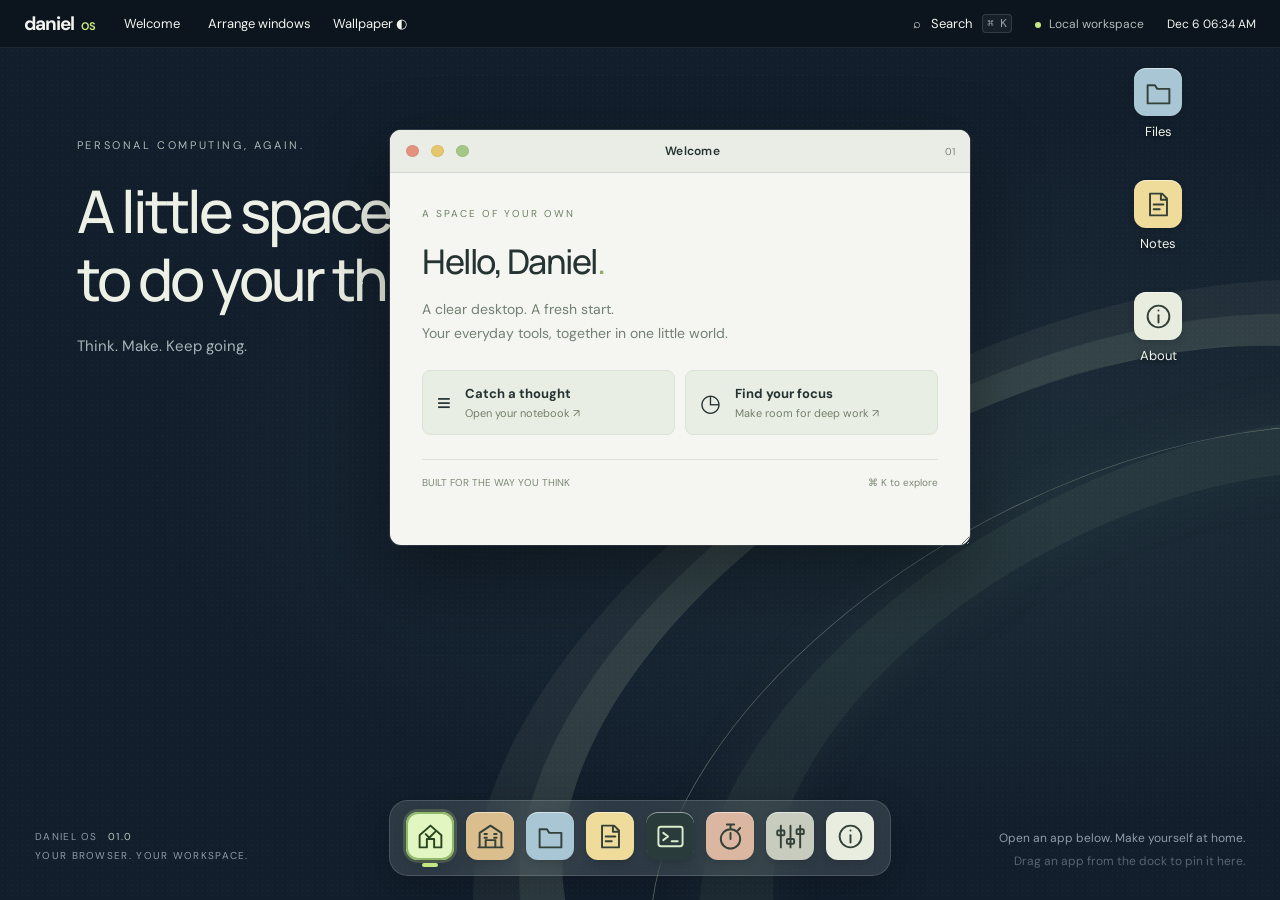
==== web/index.html @ 95bdd168 "Refresh cached Vesper app shell" ====
<!doctype html>
<html lang="en"><head><meta charset="UTF-8"><meta name="viewport" content="width=device-width,initial-scale=1"><meta name="theme-color" content="#121c29"><meta name="description" content="Daniel OS — a personal workspace in your browser."><title>Daniel OS — Personal workspace</title><link rel="icon" href="./icon.svg" type="image/svg+xml"><link rel="stylesheet" href="./style.css?v=icon-grid-1"></head>
<body><header class="menubar"><button id="home" class="brand">d<span>aniel</span><b>OS</b></button><span id="active-app">Workspace</span><nav><button id="tidy">Arrange windows</button><button id="wallpaper">Wallpaper ◐</button></nav><div class="system"><button id="search-button" aria-label="Search apps">⌕ <span>Search</span> <kbd>⌘ K</kbd></button><span class="local"><i></i> Local workspace</span><time id="clock"></time></div></header>
<main id="desktop" aria-label="Desktop"><div class="wall-art" aria-hidden="true"><div class="orbit orbit-one"></div><div class="orbit orbit-two"></div><div class="orbit orbit-three"></div></div><div class="desktop-heading"><span>PERSONAL COMPUTING, AGAIN.</span><h1>A little space<br>to do your thing.</h1><p>Think. Make. Keep going.</p></div><div id="desktop-pins" aria-label="Pinned apps"></div><div id="windows"></div><footer class="desktop-footer"><span>DANIEL OS <b>01.0</b><br>YOUR BROWSER. YOUR WORKSPACE.</span><span>Open an app below. Make yourself at home.<br><span class="muted">Drag an app from the dock to pin it here.</span></span></footer></main>
<nav id="dock" aria-label="Applications"></nav><dialog id="launcher"><div class="launcher-head"><span>⌕</span><input id="app-search" aria-label="Search apps" placeholder="What would you like to open?" autocomplete="off"><button id="close-search" aria-label="Close search">Esc</button></div><div id="search-results"></div><footer>YOUR APPS <span>Click an app or press Enter to open</span></footer></dialog><div id="toast" role="status"></div><script type="module" src="./app.js?v=vesper-clean-walk-1"></script></body></html>
---- web/style.css ----
@import url('https://fonts.googleapis.com/css2?family=DM+Sans:wght@400;500;600;700&family=Manrope:wght@400;500;600;700;800&display=swap');
:root{font-family:'DM Sans',sans-serif;color:#253333;font-size:16px;--accent:#c5e783;--wall:#121e2c;--line:#dce1db}*{box-sizing:border-box}body{margin:0;overflow:hidden;background:var(--wall)}button,input,textarea{font:inherit}button{cursor:pointer}button:focus-visible,a:focus-visible{outline:3px solid #719f46;outline-offset:3px}button{color:inherit}button,a,input{touch-action:manipulation}.menubar{height:48px;background:#0d151eeb;color:#f1f3ee;display:flex;align-items:center;gap:28px;padding:0 24px;position:relative;z-index:1000;font-size:13px;border-bottom:1px solid #ffffff13}.menubar button{border:0;background:transparent;color:inherit;padding:8px 0}.brand{font-weight:700;font-size:19px;letter-spacing:-1px}.brand b{font-size:11px;color:var(--accent);margin-left:7px;letter-spacing:0}.menubar nav{display:flex;gap:22px}.system{display:flex;align-items:center;gap:23px;margin-left:auto}.system button{display:flex;gap:10px;align-items:center}kbd{font-size:11px;color:#95a0aa;background:#ffffff0c;border:1px solid #ffffff20;padding:2px 4px;border-radius:4px}.local{color:#b0bbb9;font-size:12px}.local i{display:inline-block;width:6px;height:6px;background:var(--accent);border-radius:50%;margin-right:5px}#clock{font-size:12px;white-space:nowrap}#desktop{height:calc(100dvh - 48px);position:relative;overflow:hidden;background:radial-gradient(ellipse at 75% 50%,#36515650,transparent 60%),var(--wall)}.wall-art{position:absolute;inset:0;overflow:hidden;pointer-events:none;background-image:radial-gradient(#b6d0c412 .7px,transparent .7px);background-size:5px 5px}.orbit{position:absolute;width:1050px;height:1050px;right:-290px;top:130px;border-radius:50%;border:1px solid #a3ba9c33;box-shadow:0 0 0 45px #95b29805,0 0 0 46px #a3ba9c19,0 0 0 95px #95b29803,0 0 0 96px #a3ba9c12;transform:rotate(-28deg) scaleY(.56)}.orbit-two{width:1000px;height:1000px;right:-380px;top:210px;border:80px solid #b6d59314;box-shadow:inset 0 0 80px #b8d9940d,0 0 100px #d8eab90d}.orbit-three{width:1020px;height:1020px;right:-350px;top:215px;border:1px solid #e9f5d45c;box-shadow:none}.desktop-heading{position:absolute;left:6%;top:10%;color:#edf0e4}.desktop-heading>span{font-size:11px;letter-spacing:2.6px;color:#acb7b6}.desktop-heading h1{font-family:Manrope,sans-serif;font-weight:500;letter-spacing:-3px;font-size:clamp(38px,4.6vw,68px);line-height:1.15;margin:23px 0}.desktop-heading p{color:#a9b4b7;font-size:15px}.shortcuts{position:absolute;right:24px;top:36px;display:grid;gap:28px}.shortcuts button{border:0;color:#e9eee8;background:none;display:grid;justify-items:center;gap:9px;font-size:12px}.shortcut-icon{font-size:42px;line-height:50px;width:56px;height:51px;border-radius:8px;background:#8baebb;color:#173c4a;box-shadow:0 4px 8px #0002}.paper{background:#f1e9ce;color:#8b7951}.about-icon{background:var(--accent);color:#34452e;font-size:35px;font-weight:700}.desktop-footer{position:absolute;left:35px;right:35px;bottom:27px;display:flex;justify-content:space-between;color:#8d9caa;font-size:10px;letter-spacing:1.3px;line-height:1.9;pointer-events:none}.desktop-footer b{color:#bdcabb;font-weight:400;margin-left:6px}.desktop-footer>span:last-child{text-align:right;letter-spacing:0;font-size:12px}.muted{opacity:.55}#dock{position:fixed;bottom:24px;left:50%;transform:translateX(-50%);z-index:999;display:flex;gap:10px;padding:11px 14px 8px;background:#c8d3cc26;backdrop-filter:blur(24px);border:1px solid #ffffff25;border-radius:19px;box-shadow:0 12px 40px #0003}#dock button{position:relative;border:0;background:none;padding:0 2px 7px}#dock button::after{content:'';position:absolute;bottom:0;left:calc(50% - 2px);width:4px;height:4px;border-radius:50%;background:transparent}#dock button.running::after{background:#e0eccc}.app-icon{display:grid;place-items:center;width:51px;height:51px;border-radius:12px;background:var(--tile);color:var(--ink,#334138);font-size:28px;box-shadow:inset 0 1px 0 #ffffff80,0 3px 7px #0002;transition:transform .18s}#dock button:hover .app-icon{transform:translateY(-6px)}.dock-label{position:absolute;bottom:76px;left:50%;transform:translateX(-50%);white-space:nowrap;padding:6px 9px;border-radius:5px;background:#101b25;color:#fff;font-size:12px;opacity:0;pointer-events:none}#dock button:hover .dock-label,#dock button:focus-visible .dock-label{opacity:1}.window{position:absolute;width:580px;height:415px;min-width:300px;min-height:240px;background:#f5f6f1;border-radius:11px;box-shadow:0 24px 70px #0005,0 0 0 1px #0002;overflow:hidden;resize:both;display:flex;flex-direction:column}.window.hidden{display:none}.window.maximized{left:10px!important;top:10px!important;width:calc(100% - 20px)!important;height:calc(100% - 110px)!important;resize:none}.titlebar{display:flex;align-items:center;height:43px;flex-shrink:0;padding:0 15px;background:#e9ede5;border-bottom:1px solid #d3dbd1;touch-action:none;user-select:none;cursor:grab}.window-title{font-size:12px;font-weight:600;letter-spacing:.3px;margin:auto}.controls{display:flex;gap:7px}.controls button{padding:0;border:1px solid #0001;width:12px;height:12px;border-radius:50%;font-size:0}.controls button:nth-child(1){background:#e49280}.controls button:nth-child(2){background:#e7c66d}.controls button:nth-child(3){background:#a5c785}.window-code{font-size:10px;color:#788475;width:45px;text-align:right}.window-body{overflow:auto;flex:1;min-height:0}.welcome{padding:28px 32px}.eyebrow{font-size:10px;letter-spacing:2px;color:#6d8063}.welcome h2{font-family:Manrope,sans-serif;font-size:34px;letter-spacing:-1.5px;font-weight:500;margin:16px 0 9px}.welcome p{font-size:14px;line-height:1.7;color:#738073;max-width:390px}.welcome-grid{display:grid;grid-template-columns:1fr 1fr;gap:10px;margin-top:24px}.welcome-grid button{display:flex;align-items:center;gap:14px;text-align:left;background:#e9eee4;border:1px solid #dbe3d5;border-radius:8px;padding:14px}.welcome-grid button strong{font-size:13px;display:block}.welcome-grid button small{display:block;color:#72806b;font-size:11px;margin-top:4px}.welcome-grid .glyph{font-size:24px}.welcome-footer{display:flex;justify-content:space-between;border-top:1px solid var(--line);padding-top:16px;margin-top:24px;font-size:10px;color:#7c8875}.toolbar{padding:12px 18px;border-bottom:1px solid var(--line);display:flex;align-items:center;gap:12px;font-size:12px}.toolbar button,.primary,.secondary{padding:8px 13px;border:1px solid #ccd5c6;border-radius:6px;background:#e9eee3;font-size:13px}.toolbar span{margin-left:auto;color:#6a7a62;font-size:11px}.notes-body{display:flex;flex-direction:column;height:100%}textarea{resize:none;flex:1;width:100%;border:0;background:transparent;padding:24px;font-size:16px;line-height:1.8;color:#364432;outline:none;min-height:120px}.terminal{height:100%;background:#172126;color:#c3d9bb;padding:20px;font-family:ui-monospace,monospace;font-size:13px;overflow:auto}.terminal pre{font:inherit;white-space:pre-wrap;line-height:1.7;margin:0 0 14px}.terminal form{display:flex;gap:10px}.terminal input{background:none;border:0;outline:0;color:#eef8e8;width:100%;font:inherit}.terminal label{color:#abd17d;white-space:nowrap}.file-list{padding:15px}.file-item{display:flex;width:100%;align-items:center;gap:15px;border:0;background:none;padding:16px;border-radius:7px;text-align:left}.file-item:hover{background:#e6ecdF}.file-item .file-symbol{font-size:28px;color:#7b9466}.file-item strong{display:block;font-size:14px}.file-item small{display:block;font-size:11px;color:#7e8a79;margin-top:5px}.file-item>span:last-child{margin-left:auto;color:#899281;font-size:11px}.timer{text-align:center;padding:26px}.timer .time{font-family:Manrope,sans-serif;font-size:76px;letter-spacing:-4px;margin:18px 0}.timer p{color:#7b8775;font-size:13px}.primary{background:#c5e783;padding:11px 28px;margin-right:8px}.timer select{padding:6px;background:#edf1e6;border:1px solid #d9e2d0;border-radius:5px;color:#536748}.settings{padding:28px}.settings h2{font-size:22px;font-weight:500}.settings p{color:#798571;font-size:14px;line-height:1.7}.swatches{display:flex;gap:12px}.swatches button{height:65px;flex:1;border:2px solid transparent;border-radius:8px;color:white;font-size:12px;background:var(--color)}.swatches button.selected{border-color:#9ac55f;box-shadow:0 0 0 2px #e6eddd}.about{padding:30px}.about h2{font-family:Manrope,sans-serif;font-size:44px;letter-spacing:-2px;margin:5px 0}.about p{font-size:14px;line-height:1.9;color:#6f7c68}.about a{color:#526e38}.about .badge{font-size:11px;letter-spacing:1.5px;color:#7a8c6b}dialog{width:min(520px,90vw);border:1px solid #d9e1d1;border-radius:12px;padding:0;background:#f6f7f0;margin-top:18vh;box-shadow:0 30px 100px #0007}dialog::backdrop{background:#07131d80;backdrop-filter:blur(5px)}.launcher-head{display:flex;align-items:center;padding:18px;gap:15px;border-bottom:1px solid var(--line)}.launcher-head input{width:100%;border:0;outline:none;background:none}.launcher-head button{border:1px solid #d2dacc;border-radius:4px;font-size:11px;padding:5px;background:none}#search-results{padding:8px;max-height:52vh;overflow:auto}#search-results button{width:100%;display:flex;align-items:center;gap:16px;text-align:left;padding:10px;border:0;border-radius:7px;background:none;font-size:14px}#search-results button:hover{background:#e6eddd}#search-results .app-icon{width:34px;height:34px;font-size:20px;border-radius:7px}dialog footer{display:flex;justify-content:space-between;padding:14px 18px;border-top:1px solid var(--line);font-size:10px;color:#7f8a74}#toast{position:fixed;right:24px;top:64px;padding:14px 20px;border-radius:8px;background:#e9f3de;color:#344a2a;z-index:2000;font-size:13px;opacity:0;pointer-events:none;transition:opacity .2s}#toast.visible{opacity:1}@media(max-width:760px){.menubar{padding:0 14px;gap:15px}.menubar nav,.local,#active-app,.system kbd{display:none}.system{gap:16px}.desktop-heading{top:7%;left:7%}.desktop-heading h1{font-size:42px}.shortcuts{right:15px;top:27px;gap:20px}.desktop-footer{display:none}.window{max-width:calc(100% - 20px);width:calc(100% - 20px)!important;left:10px!important;max-height:calc(100% - 110px);resize:none}.welcome{padding:23px}.welcome h2{font-size:30px}.welcome-grid button{padding:12px 9px;gap:9px}#dock{bottom:15px;gap:6px;padding:9px 8px 6px}.app-icon{width:39px;height:42px;font-size:24px;border-radius:10px}.timer .time{font-size:65px}.welcome-footer{margin-top:20px}.window-code{display:none}}@media(prefers-reduced-motion:reduce){*{transition:none!important}}

/* Responsive motion: animate composited surfaces, never interpolate dragging. */
.window{transform-origin:top left;outline:none;max-width:calc(100% - 20px);max-height:calc(100% - 110px)}
.window:not(.active)>.titlebar{background:#dce2d9;color:#7c8876}
.window.active{box-shadow:0 28px 75px #0006,0 0 0 1px #ffffff24}
.window.dragging{will-change:transform;user-select:none;box-shadow:0 32px 85px #0007}
.window.dragging .titlebar{cursor:grabbing}
.controls{gap:0;margin-left:-5px}
.controls button{position:relative;width:25px;height:28px;background:none!important;border:0}
.controls button::before{content:'';position:absolute;inset:8px 6px;border-radius:50%;background:#e49280;box-shadow:inset 0 0 0 1px #0001}
.controls button:nth-child(2)::before{background:#e7c66d}
.controls button:nth-child(3)::before{background:#a5c785}
.controls button:hover::before{filter:brightness(.85)}
.controls button:focus-visible{outline-offset:0;border-radius:5px}
#desktop{transition:background-color .45s ease}
#dock button .app-icon{transition:transform .22s cubic-bezier(.2,.9,.3,1.3),filter .2s}
#dock button:hover .app-icon,#dock button:focus-visible .app-icon{transform:translateY(-8px) scale(1.12)}
#dock button:active .app-icon{transform:translateY(-3px) scale(.96)}
#dock button:has(+button:hover) .app-icon,#dock button:hover+button .app-icon{transform:translateY(-3px) scale(1.04)}
.dock-label{transition:opacity .15s,translate .2s;translate:0 4px}
#dock button:hover .dock-label,#dock button:focus-visible .dock-label{translate:0 0}
.welcome-grid button,.file-item,.toolbar button,.secondary,.primary,.shortcuts button{transition:background .16s,transform .16s,box-shadow .16s}
.welcome-grid button:hover{background:#e0e9d7;box-shadow:0 3px 10px #526e3810;transform:translateY(-2px)}
.welcome-grid button:active,.primary:active,.secondary:active{transform:scale(.98)}
.shortcuts button:hover{transform:translateY(-3px)}
#search-results button.selected{background:#e6eddd}
#launcher[open]{animation:launcher-in .16s ease-out}
@keyframes launcher-in{from{opacity:0;transform:translateY(-8px) scale(.985)}to{opacity:1;transform:none}}
.window-body{overscroll-behavior:contain;scrollbar-width:thin;scrollbar-color:#adbca1 transparent}
.time{font-variant-numeric:tabular-nums}
@media(hover:none){#dock button:hover .app-icon,#dock button:has(+button:hover) .app-icon,#dock button:hover+button .app-icon{transform:none}.controls button{width:30px;height:34px}.controls button::before{inset:9px 7px}}
@media(prefers-reduced-motion:reduce){*,*::before,*::after{animation:none!important;transition:none!important;scroll-behavior:auto!important}}

.luxury-window{width:min(1180px,calc(100% - 20px));height: min(780px,calc(100% - 110px));}.luxury-body{overflow:hidden}.luxury-body iframe{width:100%;height:100%;border:0;display:block}.window.dragging iframe{pointer-events:none}@media(max-width:420px){#dock{gap:2px}.app-icon{width:34px;height:38px}#dock button{padding-left:1px;padding-right:1px}}

/* Shared Files / Notes workspace */
.files-shell{display:flex;min-height:100%;font-size:14px}.files-sidebar{width:135px;flex-shrink:0;background:#e8ede3;padding:16px 8px;border-right:1px solid var(--line)}.files-sidebar button{display:block;width:100%;padding:10px 8px;text-align:left;border:0;border-radius:6px;background:none;font-size:14px;margin-bottom:5px}.files-sidebar button:hover,.files-sidebar button.selected{background:#d7e2cd}.files-main{flex:1;min-width:0}.files-main .toolbar{flex-wrap:wrap;padding:10px;gap:8px}.files-main .folder-path{margin:0;flex:1;font-size:13px;overflow-wrap:anywhere}.files-main input{width:100px;flex:1;min-width:0;padding:8px;border:1px solid #c9d4c1;border-radius:5px;background:#fff9;font-size:14px}.files-status{padding:12px 20px;color:#728169;font-size:12px}.empty-folder{color:#71816c;font-size:14px;line-height:1.7;padding:10px}.file-item strong{overflow-wrap:anywhere}.note-toolbar{flex-wrap:wrap;gap:7px;padding:10px}.note-toolbar form{display:flex;gap:6px;flex:1;min-width:190px}.note-toolbar input{min-width:70px;width:100%;padding:8px;border:1px solid #c9d4c1;border-radius:5px;background:#fff9;font-size:14px}.note-meta{display:flex;gap:10px;justify-content:space-between;padding:9px 14px;background:#eff2e9;font-size:12px;color:#748168}.note-meta span{overflow-wrap:anywhere}.terminal form{flex-wrap:wrap}.terminal input{flex:1;min-width:100px}.terminal label{white-space:normal;overflow-wrap:anywhere;max-width:100%}.terminal pre{overflow-wrap:anywhere}.terminal{font-size:14px}#windows{position:absolute;inset:0;z-index:2;pointer-events:none}.window{pointer-events:auto}@media(max-width:480px){.files-shell{display:block}.files-sidebar{width:auto;border-right:0;border-bottom:1px solid var(--line);display:flex;overflow:auto;padding:6px}.files-sidebar button{width:auto;white-space:nowrap;margin:0;font-size:13px}.files-main .toolbar{gap:5px}.note-meta{flex-wrap:wrap}}
#desktop-pins{position:absolute;inset:0;z-index:1;pointer-events:none}.desktop-pin{position:absolute;width:82px;pointer-events:auto}.pin-launch{width:82px;display:flex;flex-direction:column;align-items:center;gap:7px;background:none;border:0;color:#f1f4ec;padding:5px 2px;font-size:12px;touch-action:none;user-select:none;border-radius:9px}.pin-launch>span:last-child{max-width:80px;overflow-wrap:anywhere;text-shadow:0 1px 4px #0009}.pin-launch:hover{background:#ffffff12}.pin-launch .app-icon{width:51px;height:51px}.unpin{position:absolute;right:-3px;top:-3px;width:24px;height:24px;border:1px solid #ffffff40;background:#263541;color:#fff;border-radius:50%;font-size:16px;opacity:0}.desktop-pin:hover .unpin,.desktop-pin:focus-within .unpin{opacity:1}#dock [data-open]{touch-action:none;user-select:none}.pin-drag-source{opacity:.4}.pin-ghost{position:fixed;left:0;top:0;z-index:4000;pointer-events:none;will-change:transform;filter:drop-shadow(0 10px 12px #0005)}.pin-drop-target{outline:2px dashed #c5e78355;outline-offset:-8px}@media(hover:none){.unpin{opacity:1}}@media(prefers-reduced-motion:reduce){.pin-launch .app-icon{transition:none}}
/* Consistent, recognizable icons and explicit running/active states. */
.app-icon svg{width:29px;height:29px;display:block;flex-shrink:0}.app-icon{position:relative}#dock button.app-active .app-icon,.pin-launch.app-active .app-icon{background:#e2f6c2;color:#294620;box-shadow:inset 0 0 0 2px #92b96a,0 0 0 3px #c5e78333,0 5px 14px #0002}.pin-launch.running::after{content:'';position:absolute;top:57px;left:44px;width:6px;height:6px;background:#c5e783;border:1px solid #1c2c21;border-radius:50%}.pin-launch.app-active{background:#c5e78318}.pin-launch.app-active>span:last-child{color:#e1f9c5;font-weight:700}.pin-launch.app-active::after{width:16px;left:39px;border-radius:4px}#dock button.app-active::after{width:16px;left:calc(50% - 8px);border-radius:4px;background:#c5e783}#dock{gap:8px;max-width:calc(100vw - 16px)}#dock button{flex-shrink:0}#dock .app-icon{width:48px;height:48px;border-radius:12px}#dock button:hover .app-icon,#dock button:focus-visible .app-icon{transform:translateY(-5px)}#dock button:has(+button:hover) .app-icon,#dock button:hover+button .app-icon{transform:none}#search-results .app-icon svg{width:22px;height:22px}
#desktop-pins{inset:0 0 110px;overflow-y:auto;overflow-x:hidden;scrollbar-width:thin}.pin-grid-content{position:relative;pointer-events:none;min-height:100%}.desktop-pin{width:92px;height:102px}.pin-launch{position:relative;width:92px;height:102px;padding:8px 3px;gap:8px;justify-content:flex-start}.pin-launch .app-icon{width:48px;height:48px;border-radius:12px;flex-shrink:0}.pin-launch>span:last-child{font-size:13px;line-height:16px;max-width:86px;min-height:32px;display:flex;align-items:flex-start;justify-content:center}.unpin{right:0;top:0}.desktop-pin:hover .pin-launch .app-icon{transform:translateY(-2px)}
#windows.tiled{display:grid;grid-template-columns:repeat(auto-fit,minmax(min(100%,330px),1fr));gap:14px;align-content:start;overflow:auto;padding:12px 12px 120px;pointer-events:auto;background:#101b2240;scrollbar-width:thin}#windows.tiled>.window:not(.hidden){position:relative;left:auto!important;top:auto!important;width:100%!important;height:360px!important;min-width:0;max-width:none;max-height:none;resize:none;margin:0}#windows.tiled>.window.maximized{left:auto!important;top:auto!important}.window-title{display:flex;align-items:center;gap:7px}
@media(max-width:760px){#dock{gap:3px;padding:9px 6px 6px}#dock .app-icon{width:clamp(28px,8.7vw,42px);height:clamp(28px,8.7vw,42px);border-radius:9px}#dock .app-icon svg{width:23px;height:23px}#windows.tiled{grid-template-columns:1fr}#windows.tiled>.window:not(.hidden){height:390px!important}.menubar nav{display:flex}.menubar nav #wallpaper{display:none}.menubar{gap:10px}.menubar #tidy{font-size:12px}.system #search-button span{display:none}}
#desktop-pins{pointer-events:auto}
@media(max-width:480px){.system #clock{display:none}}
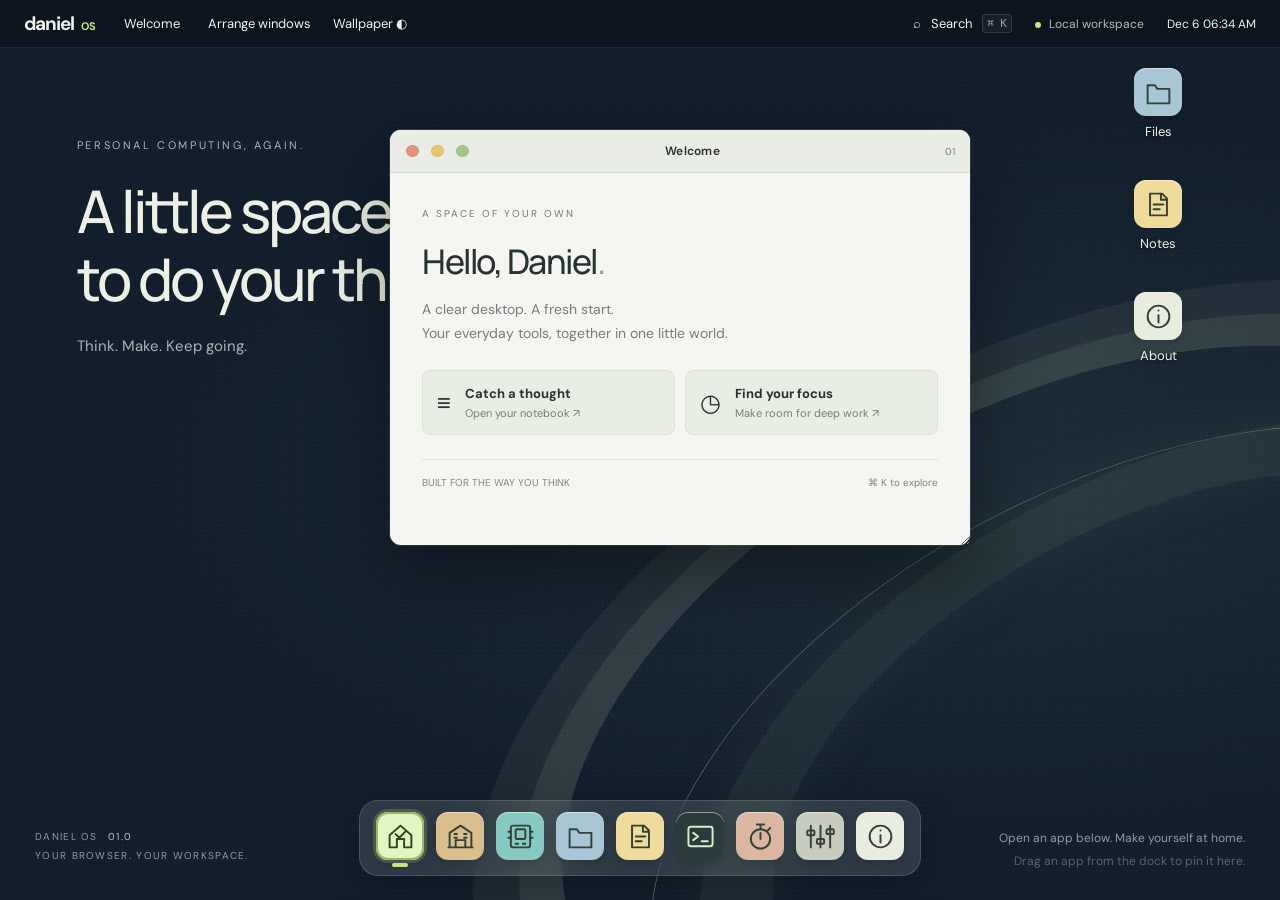
==== commit 36a1b5f1: "Add interactive Inside the PC hardware explorer" ====
--- a/web/index.html
+++ b/web/index.html
@@ -2,4 +2,4 @@
 <html lang="en"><head><meta charset="UTF-8"><meta name="viewport" content="width=device-width,initial-scale=1"><meta name="theme-color" content="#121c29"><meta name="description" content="Daniel OS — a personal workspace in your browser."><title>Daniel OS — Personal workspace</title><link rel="icon" href="./icon.svg" type="image/svg+xml"><link rel="stylesheet" href="./style.css?v=icon-grid-1"></head>
 <body><header class="menubar"><button id="home" class="brand">d<span>aniel</span><b>OS</b></button><span id="active-app">Workspace</span><nav><button id="tidy">Arrange windows</button><button id="wallpaper">Wallpaper ◐</button></nav><div class="system"><button id="search-button" aria-label="Search apps">⌕ <span>Search</span> <kbd>⌘ K</kbd></button><span class="local"><i></i> Local workspace</span><time id="clock"></time></div></header>
 <main id="desktop" aria-label="Desktop"><div class="wall-art" aria-hidden="true"><div class="orbit orbit-one"></div><div class="orbit orbit-two"></div><div class="orbit orbit-three"></div></div><div class="desktop-heading"><span>PERSONAL COMPUTING, AGAIN.</span><h1>A little space<br>to do your thing.</h1><p>Think. Make. Keep going.</p></div><div id="desktop-pins" aria-label="Pinned apps"></div><div id="windows"></div><footer class="desktop-footer"><span>DANIEL OS <b>01.0</b><br>YOUR BROWSER. YOUR WORKSPACE.</span><span>Open an app below. Make yourself at home.<br><span class="muted">Drag an app from the dock to pin it here.</span></span></footer></main>
-<nav id="dock" aria-label="Applications"></nav><dialog id="launcher"><div class="launcher-head"><span>⌕</span><input id="app-search" aria-label="Search apps" placeholder="What would you like to open?" autocomplete="off"><button id="close-search" aria-label="Close search">Esc</button></div><div id="search-results"></div><footer>YOUR APPS <span>Click an app or press Enter to open</span></footer></dialog><div id="toast" role="status"></div><script type="module" src="./app.js?v=vesper-clean-walk-1"></script></body></html>
+<nav id="dock" aria-label="Applications"></nav><dialog id="launcher"><div class="launcher-head"><span>⌕</span><input id="app-search" aria-label="Search apps" placeholder="What would you like to open?" autocomplete="off"><button id="close-search" aria-label="Close search">Esc</button></div><div id="search-results"></div><footer>YOUR APPS <span>Click an app or press Enter to open</span></footer></dialog><div id="toast" role="status"></div><script type="module" src="./app.js?v=inside-pc-1"></script></body></html>
--- a/web/style.css
+++ b/web/style.css
@@ -34,6 +34,7 @@
 @media(prefers-reduced-motion:reduce){*,*::before,*::after{animation:none!important;transition:none!important;scroll-behavior:auto!important}}
 
 .luxury-window{width:min(1180px,calc(100% - 20px));height: min(780px,calc(100% - 110px));}.luxury-body{overflow:hidden}.luxury-body iframe{width:100%;height:100%;border:0;display:block}.window.dragging iframe{pointer-events:none}@media(max-width:420px){#dock{gap:2px}.app-icon{width:34px;height:38px}#dock button{padding-left:1px;padding-right:1px}}
+.hardware-window{width:min(1240px,calc(100% - 20px));height:min(820px,calc(100% - 110px))}.hardware-body{overflow:hidden}.hardware-body iframe{width:100%;height:100%;border:0;display:block}
 
 /* Shared Files / Notes workspace */
 .files-shell{display:flex;min-height:100%;font-size:14px}.files-sidebar{width:135px;flex-shrink:0;background:#e8ede3;padding:16px 8px;border-right:1px solid var(--line)}.files-sidebar button{display:block;width:100%;padding:10px 8px;text-align:left;border:0;border-radius:6px;background:none;font-size:14px;margin-bottom:5px}.files-sidebar button:hover,.files-sidebar button.selected{background:#d7e2cd}.files-main{flex:1;min-width:0}.files-main .toolbar{flex-wrap:wrap;padding:10px;gap:8px}.files-main .folder-path{margin:0;flex:1;font-size:13px;overflow-wrap:anywhere}.files-main input{width:100px;flex:1;min-width:0;padding:8px;border:1px solid #c9d4c1;border-radius:5px;background:#fff9;font-size:14px}.files-status{padding:12px 20px;color:#728169;font-size:12px}.empty-folder{color:#71816c;font-size:14px;line-height:1.7;padding:10px}.file-item strong{overflow-wrap:anywhere}.note-toolbar{flex-wrap:wrap;gap:7px;padding:10px}.note-toolbar form{display:flex;gap:6px;flex:1;min-width:190px}.note-toolbar input{min-width:70px;width:100%;padding:8px;border:1px solid #c9d4c1;border-radius:5px;background:#fff9;font-size:14px}.note-meta{display:flex;gap:10px;justify-content:space-between;padding:9px 14px;background:#eff2e9;font-size:12px;color:#748168}.note-meta span{overflow-wrap:anywhere}.terminal form{flex-wrap:wrap}.terminal input{flex:1;min-width:100px}.terminal label{white-space:normal;overflow-wrap:anywhere;max-width:100%}.terminal pre{overflow-wrap:anywhere}.terminal{font-size:14px}#windows{position:absolute;inset:0;z-index:2;pointer-events:none}.window{pointer-events:auto}@media(max-width:480px){.files-shell{display:block}.files-sidebar{width:auto;border-right:0;border-bottom:1px solid var(--line);display:flex;overflow:auto;padding:6px}.files-sidebar button{width:auto;white-space:nowrap;margin:0;font-size:13px}.files-main .toolbar{gap:5px}.note-meta{flex-wrap:wrap}}
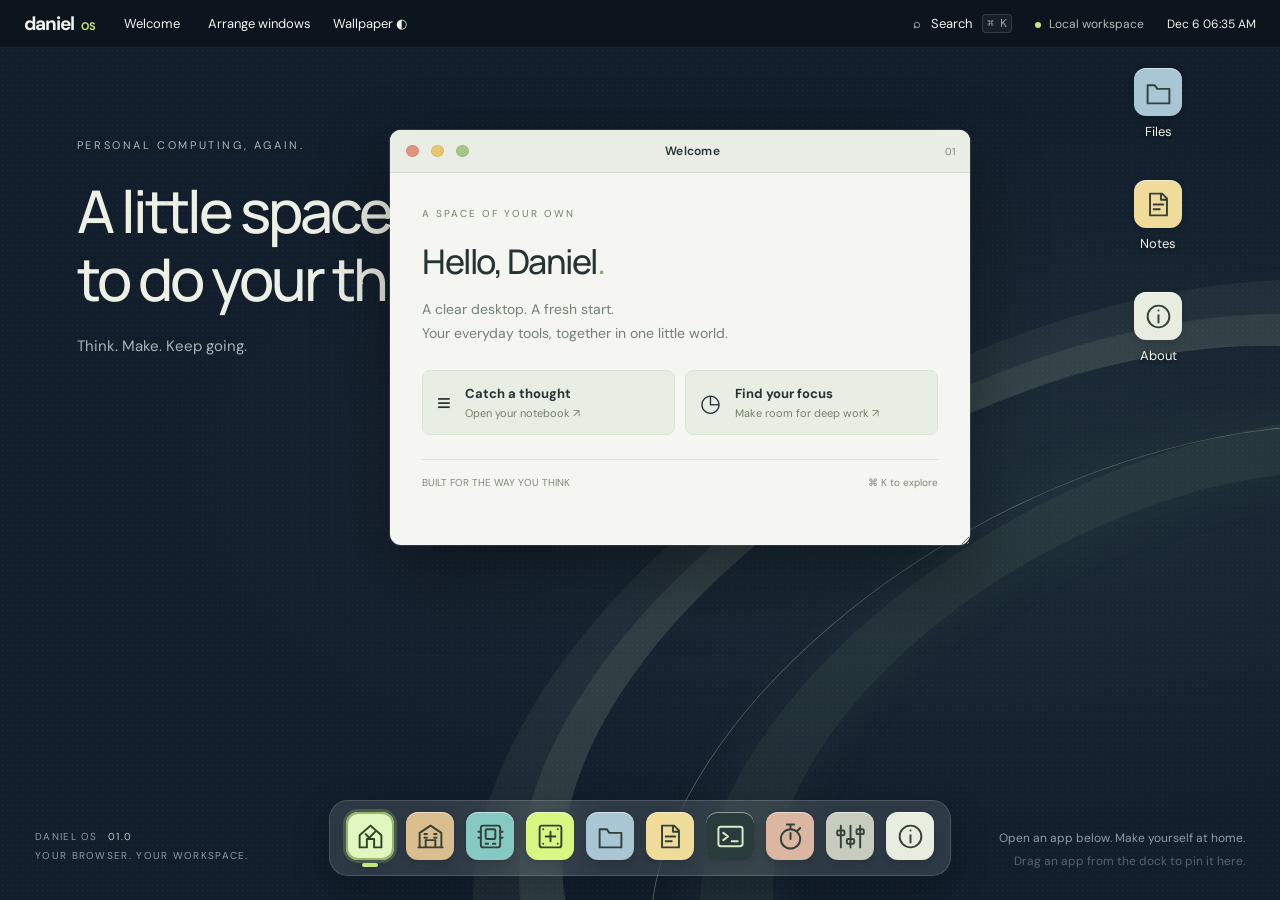
==== commit 34410b3d: "Add Pixel Prompt Lab to Daniel OS" ====
--- a/web/index.html
+++ b/web/index.html
@@ -2,4 +2,4 @@
 <html lang="en"><head><meta charset="UTF-8"><meta name="viewport" content="width=device-width,initial-scale=1"><meta name="theme-color" content="#121c29"><meta name="description" content="Daniel OS — a personal workspace in your browser."><title>Daniel OS — Personal workspace</title><link rel="icon" href="./icon.svg" type="image/svg+xml"><link rel="stylesheet" href="./style.css?v=icon-grid-1"></head>
 <body><header class="menubar"><button id="home" class="brand">d<span>aniel</span><b>OS</b></button><span id="active-app">Workspace</span><nav><button id="tidy">Arrange windows</button><button id="wallpaper">Wallpaper ◐</button></nav><div class="system"><button id="search-button" aria-label="Search apps">⌕ <span>Search</span> <kbd>⌘ K</kbd></button><span class="local"><i></i> Local workspace</span><time id="clock"></time></div></header>
 <main id="desktop" aria-label="Desktop"><div class="wall-art" aria-hidden="true"><div class="orbit orbit-one"></div><div class="orbit orbit-two"></div><div class="orbit orbit-three"></div></div><div class="desktop-heading"><span>PERSONAL COMPUTING, AGAIN.</span><h1>A little space<br>to do your thing.</h1><p>Think. Make. Keep going.</p></div><div id="desktop-pins" aria-label="Pinned apps"></div><div id="windows"></div><footer class="desktop-footer"><span>DANIEL OS <b>01.0</b><br>YOUR BROWSER. YOUR WORKSPACE.</span><span>Open an app below. Make yourself at home.<br><span class="muted">Drag an app from the dock to pin it here.</span></span></footer></main>
-<nav id="dock" aria-label="Applications"></nav><dialog id="launcher"><div class="launcher-head"><span>⌕</span><input id="app-search" aria-label="Search apps" placeholder="What would you like to open?" autocomplete="off"><button id="close-search" aria-label="Close search">Esc</button></div><div id="search-results"></div><footer>YOUR APPS <span>Click an app or press Enter to open</span></footer></dialog><div id="toast" role="status"></div><script type="module" src="./app.js?v=inside-pc-1"></script></body></html>
+<nav id="dock" aria-label="Applications"></nav><dialog id="launcher"><div class="launcher-head"><span>⌕</span><input id="app-search" aria-label="Search apps" placeholder="What would you like to open?" autocomplete="off"><button id="close-search" aria-label="Close search">Esc</button></div><div id="search-results"></div><footer>YOUR APPS <span>Click an app or press Enter to open</span></footer></dialog><div id="toast" role="status"></div><script type="module" src="./app.js?v=pixel-prompt-1"></script></body></html>
--- a/web/style.css
+++ b/web/style.css
@@ -35,6 +35,7 @@
 
 .luxury-window{width:min(1180px,calc(100% - 20px));height: min(780px,calc(100% - 110px));}.luxury-body{overflow:hidden}.luxury-body iframe{width:100%;height:100%;border:0;display:block}.window.dragging iframe{pointer-events:none}@media(max-width:420px){#dock{gap:2px}.app-icon{width:34px;height:38px}#dock button{padding-left:1px;padding-right:1px}}
 .hardware-window{width:min(1240px,calc(100% - 20px));height:min(820px,calc(100% - 110px))}.hardware-body{overflow:hidden}.hardware-body iframe{width:100%;height:100%;border:0;display:block}
+.prompt-window{width:min(1260px,calc(100% - 20px));height:min(840px,calc(100% - 110px))}.prompt-body{overflow:hidden}.prompt-body iframe{width:100%;height:100%;border:0;display:block}
 
 /* Shared Files / Notes workspace */
 .files-shell{display:flex;min-height:100%;font-size:14px}.files-sidebar{width:135px;flex-shrink:0;background:#e8ede3;padding:16px 8px;border-right:1px solid var(--line)}.files-sidebar button{display:block;width:100%;padding:10px 8px;text-align:left;border:0;border-radius:6px;background:none;font-size:14px;margin-bottom:5px}.files-sidebar button:hover,.files-sidebar button.selected{background:#d7e2cd}.files-main{flex:1;min-width:0}.files-main .toolbar{flex-wrap:wrap;padding:10px;gap:8px}.files-main .folder-path{margin:0;flex:1;font-size:13px;overflow-wrap:anywhere}.files-main input{width:100px;flex:1;min-width:0;padding:8px;border:1px solid #c9d4c1;border-radius:5px;background:#fff9;font-size:14px}.files-status{padding:12px 20px;color:#728169;font-size:12px}.empty-folder{color:#71816c;font-size:14px;line-height:1.7;padding:10px}.file-item strong{overflow-wrap:anywhere}.note-toolbar{flex-wrap:wrap;gap:7px;padding:10px}.note-toolbar form{display:flex;gap:6px;flex:1;min-width:190px}.note-toolbar input{min-width:70px;width:100%;padding:8px;border:1px solid #c9d4c1;border-radius:5px;background:#fff9;font-size:14px}.note-meta{display:flex;gap:10px;justify-content:space-between;padding:9px 14px;background:#eff2e9;font-size:12px;color:#748168}.note-meta span{overflow-wrap:anywhere}.terminal form{flex-wrap:wrap}.terminal input{flex:1;min-width:100px}.terminal label{white-space:normal;overflow-wrap:anywhere;max-width:100%}.terminal pre{overflow-wrap:anywhere}.terminal{font-size:14px}#windows{position:absolute;inset:0;z-index:2;pointer-events:none}.window{pointer-events:auto}@media(max-width:480px){.files-shell{display:block}.files-sidebar{width:auto;border-right:0;border-bottom:1px solid var(--line);display:flex;overflow:auto;padding:6px}.files-sidebar button{width:auto;white-space:nowrap;margin:0;font-size:13px}.files-main .toolbar{gap:5px}.note-meta{flex-wrap:wrap}}
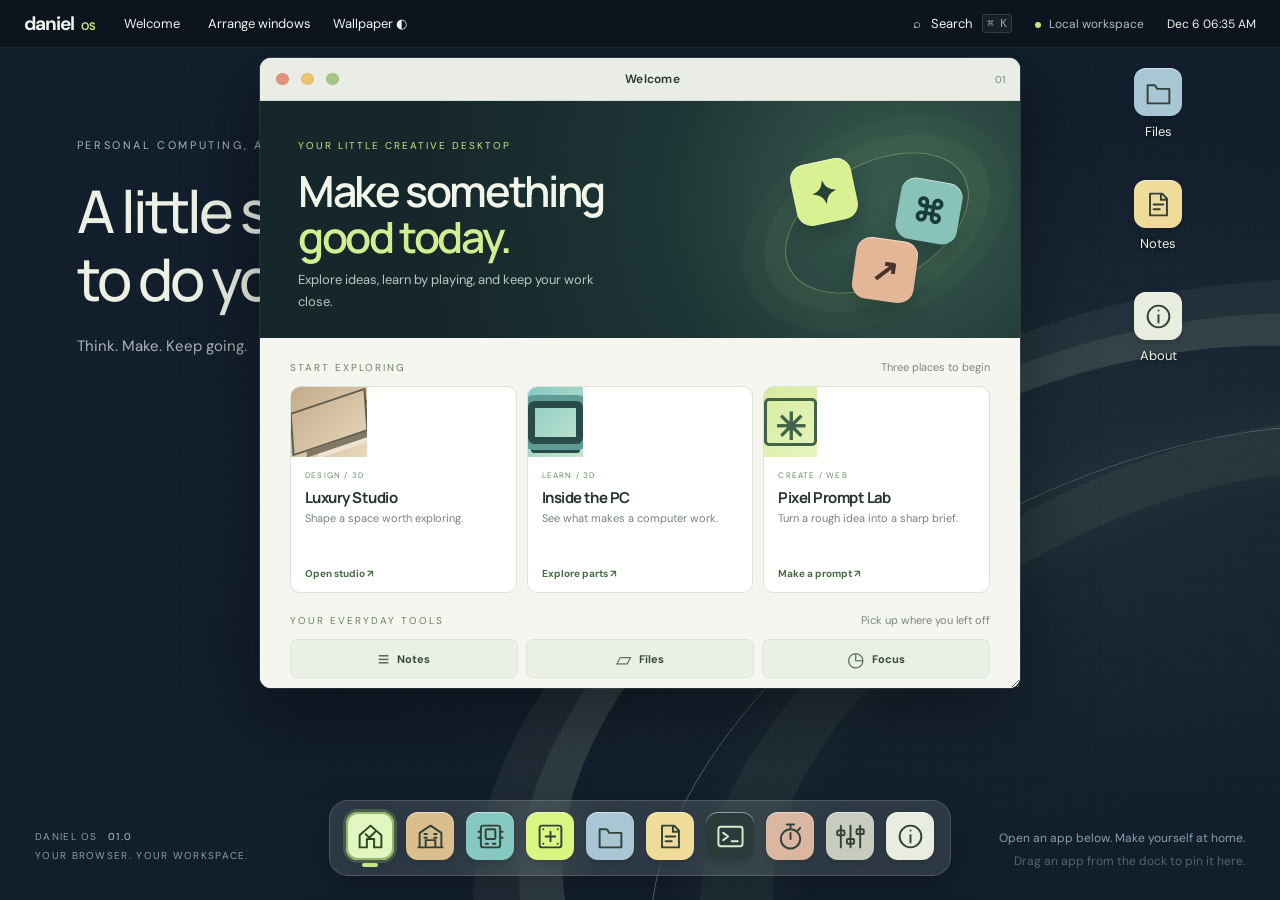
==== commit 09c5a3dc: "Improve Daniel OS welcome and mobile navigation" ====
--- a/web/index.html
+++ b/web/index.html
@@ -1,5 +1,5 @@
 <!doctype html>
-<html lang="en"><head><meta charset="UTF-8"><meta name="viewport" content="width=device-width,initial-scale=1"><meta name="theme-color" content="#121c29"><meta name="description" content="Daniel OS — a personal workspace in your browser."><title>Daniel OS — Personal workspace</title><link rel="icon" href="./icon.svg" type="image/svg+xml"><link rel="stylesheet" href="./style.css?v=icon-grid-1"></head>
+<html lang="en"><head><meta charset="UTF-8"><meta name="viewport" content="width=device-width,initial-scale=1"><meta name="theme-color" content="#121c29"><meta name="description" content="Daniel OS — a personal workspace in your browser."><title>Daniel OS — Personal workspace</title><link rel="icon" href="./icon.svg" type="image/svg+xml"><link rel="stylesheet" href="./style.css?v=welcome-mobile-2"></head>
 <body><header class="menubar"><button id="home" class="brand">d<span>aniel</span><b>OS</b></button><span id="active-app">Workspace</span><nav><button id="tidy">Arrange windows</button><button id="wallpaper">Wallpaper ◐</button></nav><div class="system"><button id="search-button" aria-label="Search apps">⌕ <span>Search</span> <kbd>⌘ K</kbd></button><span class="local"><i></i> Local workspace</span><time id="clock"></time></div></header>
 <main id="desktop" aria-label="Desktop"><div class="wall-art" aria-hidden="true"><div class="orbit orbit-one"></div><div class="orbit orbit-two"></div><div class="orbit orbit-three"></div></div><div class="desktop-heading"><span>PERSONAL COMPUTING, AGAIN.</span><h1>A little space<br>to do your thing.</h1><p>Think. Make. Keep going.</p></div><div id="desktop-pins" aria-label="Pinned apps"></div><div id="windows"></div><footer class="desktop-footer"><span>DANIEL OS <b>01.0</b><br>YOUR BROWSER. YOUR WORKSPACE.</span><span>Open an app below. Make yourself at home.<br><span class="muted">Drag an app from the dock to pin it here.</span></span></footer></main>
-<nav id="dock" aria-label="Applications"></nav><dialog id="launcher"><div class="launcher-head"><span>⌕</span><input id="app-search" aria-label="Search apps" placeholder="What would you like to open?" autocomplete="off"><button id="close-search" aria-label="Close search">Esc</button></div><div id="search-results"></div><footer>YOUR APPS <span>Click an app or press Enter to open</span></footer></dialog><div id="toast" role="status"></div><script type="module" src="./app.js?v=pixel-prompt-1"></script></body></html>
+<nav id="dock" aria-label="Applications"></nav><dialog id="launcher"><div class="launcher-head"><span>⌕</span><input id="app-search" aria-label="Search apps" placeholder="What would you like to open?" autocomplete="off"><button id="close-search" aria-label="Close search">Esc</button></div><div id="search-results"></div><footer>YOUR APPS <span>Click an app or press Enter to open</span></footer></dialog><div id="toast" role="status"></div><script type="module" src="./app.js?v=welcome-mobile-2"></script></body></html>
--- a/web/style.css
+++ b/web/style.css
@@ -47,3 +47,19 @@
 @media(max-width:760px){#dock{gap:3px;padding:9px 6px 6px}#dock .app-icon{width:clamp(28px,8.7vw,42px);height:clamp(28px,8.7vw,42px);border-radius:9px}#dock .app-icon svg{width:23px;height:23px}#windows.tiled{grid-template-columns:1fr}#windows.tiled>.window:not(.hidden){height:390px!important}.menubar nav{display:flex}.menubar nav #wallpaper{display:none}.menubar{gap:10px}.menubar #tidy{font-size:12px}.system #search-button span{display:none}}
 #desktop-pins{pointer-events:auto}
 @media(max-width:480px){.system #clock{display:none}}
+
+/* Welcome is the map to Daniel OS, with a small preview of its creative apps. */
+.welcome-window{width:min(760px,calc(100% - 20px));height:min(630px,calc(100% - 115px))}
+.welcome{padding:0;background:#f5f6ef;min-height:100%}
+.welcome-hero{min-height:220px;padding:32px 38px 25px;display:grid;grid-template-columns:1fr 230px;gap:20px;align-items:center;background:radial-gradient(circle at 84% 42%,#395d50 0,#1d3534 37%,#16272b 72%);color:#f0f5e9;overflow:hidden}
+.welcome-hero .eyebrow{color:#c5e783}.welcome-hero h2{color:#f2f5e9;font-size:clamp(30px,3.5vw,43px);font-weight:600;line-height:1.06;margin:14px 0 10px;letter-spacing:-.055em}.welcome-hero h2 em{font-style:normal;color:#d4ed91}.welcome-hero p{color:#b9c9bf;margin:0;font-size:13px;max-width:310px}
+.welcome-art{position:relative;width:210px;height:170px;justify-self:end}.art-ring{position:absolute;inset:8px 6px;border:1px solid #c5e78365;border-radius:50%;box-shadow:0 0 0 22px #c5e78309,0 0 0 45px #c5e78306;transform:rotate(-28deg) scaleY(.78)}.art-tile{position:absolute;display:grid;place-items:center;width:62px;height:62px;border-radius:15px;font:700 32px Manrope,sans-serif;box-shadow:0 12px 22px #0003,inset 0 1px #fff8}.art-tile-one{left:21px;top:23px;background:#d9f093;color:#274137;transform:rotate(-12deg)}.art-tile-two{right:22px;top:42px;background:#89c2b8;color:#193b3b;transform:rotate(10deg)}.art-tile-three{left:82px;bottom:7px;background:#e3b698;color:#4c322a;transform:rotate(8deg)}
+.welcome-section-head{display:flex;justify-content:space-between;gap:12px;align-items:baseline;margin:22px 30px 12px}.welcome-section-head>span:last-child{font-size:11px;color:#7b8979}.welcome-features{display:grid;grid-template-columns:repeat(3,minmax(0,1fr));gap:10px;padding:0 30px}.welcome-features button{display:flex;flex-direction:column;text-align:left;padding:0;background:#fff;border:1px solid #dce4d7;border-radius:10px;overflow:hidden;min-height:207px;transition:transform .2s,box-shadow .2s,border-color .2s}.welcome-features button:hover,.welcome-features button:focus-visible{transform:translateY(-3px);border-color:#9eb884;box-shadow:0 9px 22px #4059401a}.feature-art{height:70px;display:grid;place-items:center;position:relative;overflow:hidden}.feature-art i{display:block}.feature-luxury{background:linear-gradient(135deg,#c3ab8b,#e8d8ba)}.feature-luxury i{width:76px;height:44px;border:2px solid #5f5d51;transform:skewY(-15deg) rotate(-4deg);box-shadow:11px 9px 0 -3px #7e7865,20px 16px 0 -5px #eee3d3}.feature-hardware{background:linear-gradient(135deg,#86c9c2,#c6e5cf)}.feature-hardware i{width:55px;height:43px;border:7px solid #294b4a;border-radius:6px;box-shadow:0 0 0 6px #5f9c98,0 12px 0 -3px #294b4a}.feature-pixel{background:linear-gradient(135deg,#d7eb9e,#e6f5bf)}.feature-pixel i{width:53px;height:48px;border:3px solid #416348;border-radius:5px;display:grid;place-items:center;color:#416348;font:700 37px Manrope,sans-serif}.feature-copy{display:flex;flex-direction:column;align-items:flex-start;flex:1;padding:13px 14px 12px}.feature-copy small{font-size:8px;letter-spacing:.15em;color:#6b8b67}.feature-copy strong{font:700 15px Manrope,sans-serif;letter-spacing:-.035em;margin:7px 0 3px}.feature-copy>span{color:#758475;font-size:11px;line-height:1.35;min-height:30px}.feature-copy b{font-size:10px;color:#456e45;margin-top:auto;padding-top:10px}.welcome-tools-head{margin-top:20px}.welcome-tools{display:flex;gap:8px;padding:0 30px}.welcome-tools button{flex:1;border:1px solid #dce4d7;background:#eaf0e5;border-radius:7px;min-height:39px;color:#4d6a4b;font-size:20px;display:flex;justify-content:center;align-items:center;gap:8px}.welcome-tools button span{font-size:11px;font-weight:700;color:#344a35}.welcome-tools button:hover{background:#dcebd2}.welcome-footer{margin:20px 30px 0;padding:13px 0 17px;gap:10px}.welcome-footer span{font-size:9px;letter-spacing:.05em}
+.controls button:hover::after{content:'×';position:absolute;inset:3px 0 0;text-align:center;font:700 13px Manrope,sans-serif;color:#4b2927;pointer-events:none}.controls button:nth-child(2):hover::after{content:'−';color:#5b4b21}.controls button:nth-child(3):hover::after{content:'+';color:#344a27}
+@media(max-width:760px){.welcome-window{height:calc(100% - 115px)}.welcome-hero{grid-template-columns:1fr 150px;padding:27px 24px;min-height:190px}.welcome-art{width:150px;height:130px}.art-tile{width:50px;height:50px;font-size:25px}.art-tile-one{left:9px;top:15px}.art-tile-two{right:3px;top:31px}.art-tile-three{left:56px;bottom:3px}.welcome-section-head{margin-left:22px;margin-right:22px}.welcome-features{padding:0 22px}.welcome-tools{padding:0 22px}.welcome-footer{margin-left:22px;margin-right:22px}}
+@media(max-width:600px){.welcome-hero{grid-template-columns:1fr 100px;padding:24px 20px}.welcome-art{width:100px;height:110px}.art-tile{width:42px;height:42px;font-size:21px;border-radius:11px}.art-tile-one{left:0;top:6px}.art-tile-two{right:0;top:26px}.art-tile-three{left:25px;bottom:0}.welcome-hero h2{font-size:32px}.welcome-section-head{margin-left:16px;margin-right:16px}.welcome-features{padding:0 16px;grid-template-columns:1fr}.welcome-features button{min-height:104px;flex-direction:row}.feature-art{height:auto;width:96px;flex-shrink:0}.feature-copy{padding:10px 12px}.feature-copy strong{margin:4px 0 2px}.feature-copy>span{min-height:0}.feature-copy b{padding-top:5px}.welcome-tools{padding:0 16px}.welcome-footer{margin-left:16px;margin-right:16px;flex-wrap:wrap}}
+/* A scrollable, labelled dock keeps mobile targets large enough to tap. */
+@media(max-width:760px){#dock{left:8px;right:8px;bottom:8px;transform:none;width:auto;max-width:none;justify-content:flex-start;overflow-x:auto;overflow-y:hidden;scrollbar-width:none;scroll-snap-type:x proximity;gap:4px;padding:7px 8px 6px;border-radius:14px}#dock::-webkit-scrollbar{display:none}#dock button{display:flex;flex-direction:column;align-items:center;justify-content:flex-start;flex:0 0 56px;min-height:63px;padding:0 2px 3px;scroll-snap-align:start}#dock .app-icon{width:41px;height:41px;border-radius:10px}#dock .app-icon svg{width:23px;height:23px}.dock-label{position:static;bottom:auto;left:auto;transform:none;translate:none;opacity:1;background:none;padding:0;color:#edf4ea;font-size:9px;line-height:12px;max-width:56px;overflow:hidden;text-overflow:ellipsis;white-space:nowrap}#dock button:hover .dock-label,#dock button:focus-visible .dock-label{translate:none}#dock button::after{bottom:0}}
+@media(prefers-reduced-motion:reduce){.welcome-features button{transition:none}}
+@media(max-width:760px){.menubar #search-button{width:40px;min-width:40px;height:36px;display:grid;place-items:center;padding:0;border:1px solid #ffffff28;border-radius:9px;background:#ffffff0b;font-size:24px;line-height:1}.menubar #search-button:hover,.menubar #search-button:focus-visible{background:#ffffff1b}}
+@media(max-width:360px){.welcome-hero{grid-template-columns:1fr;min-height:0;padding:22px 20px}.welcome-hero h2{font-size:31px;margin:10px 0}.welcome-hero p{font-size:12px}.welcome-art{display:none}}
